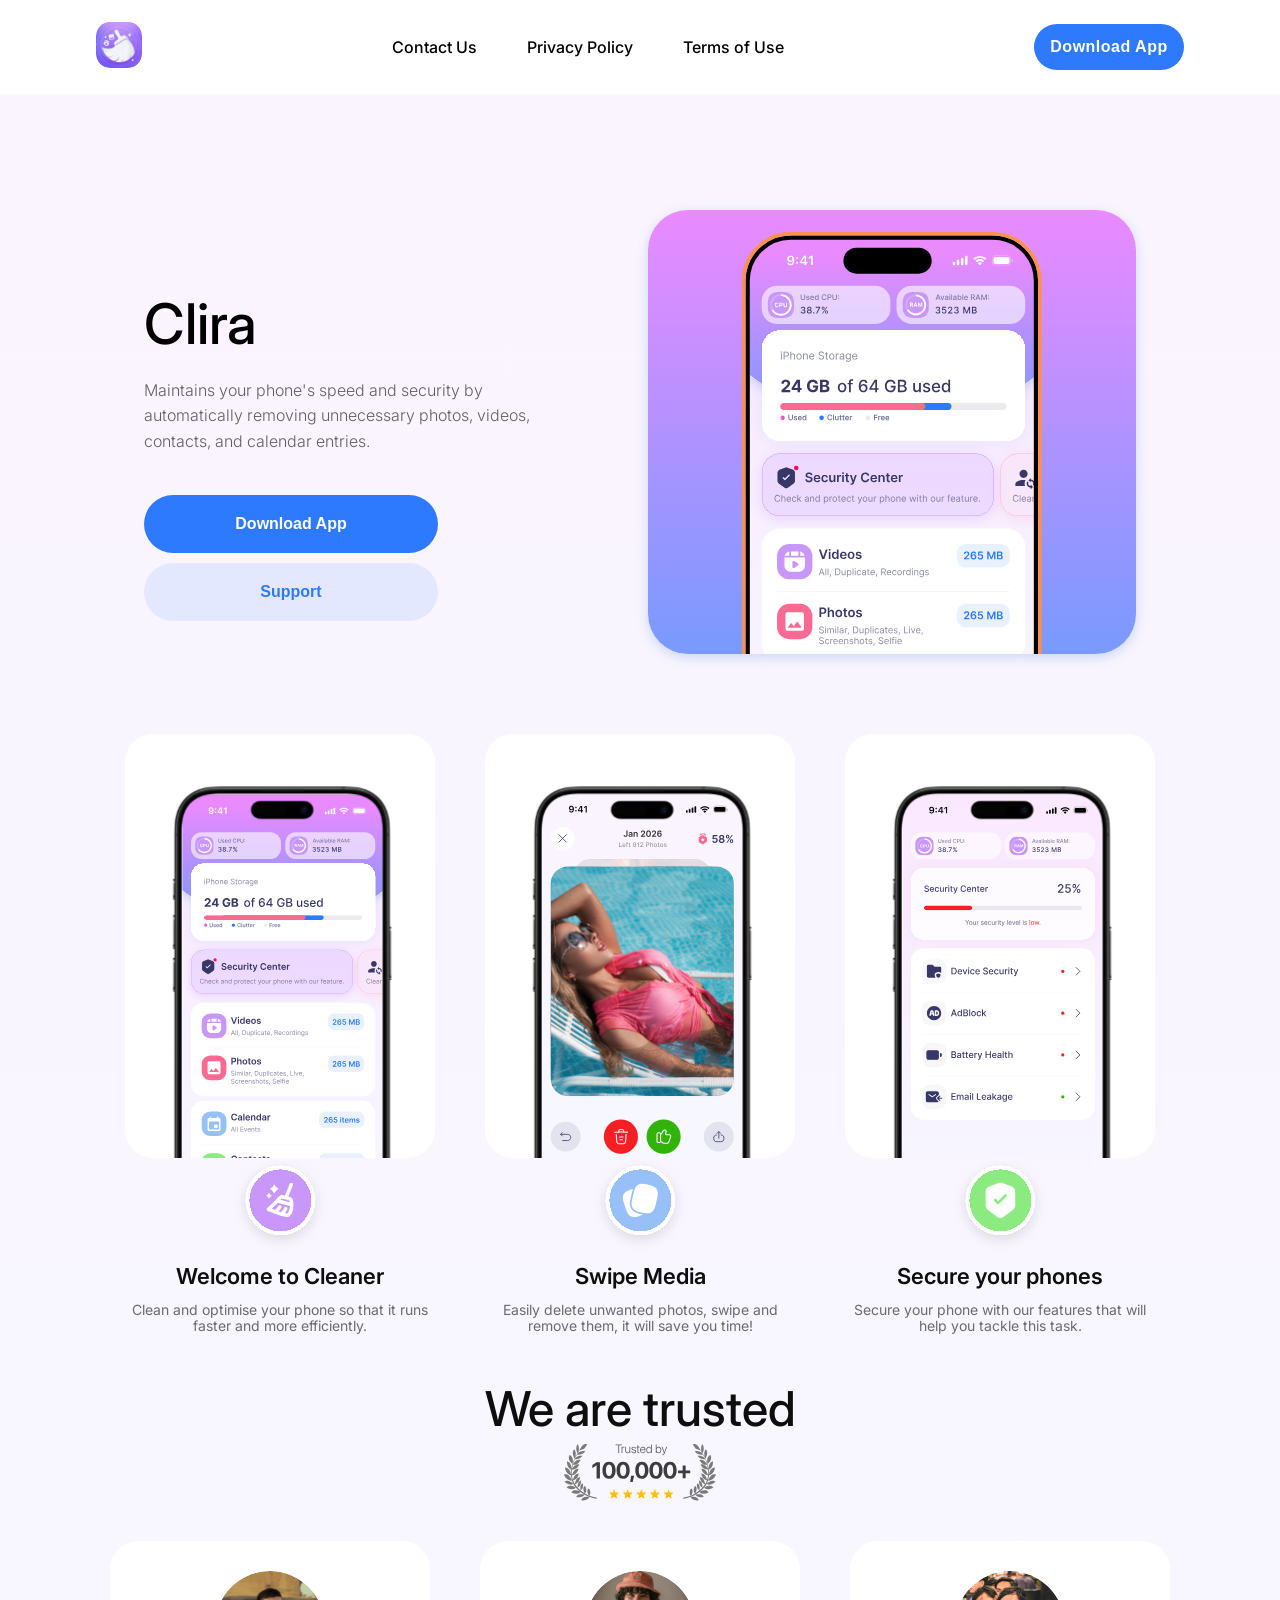
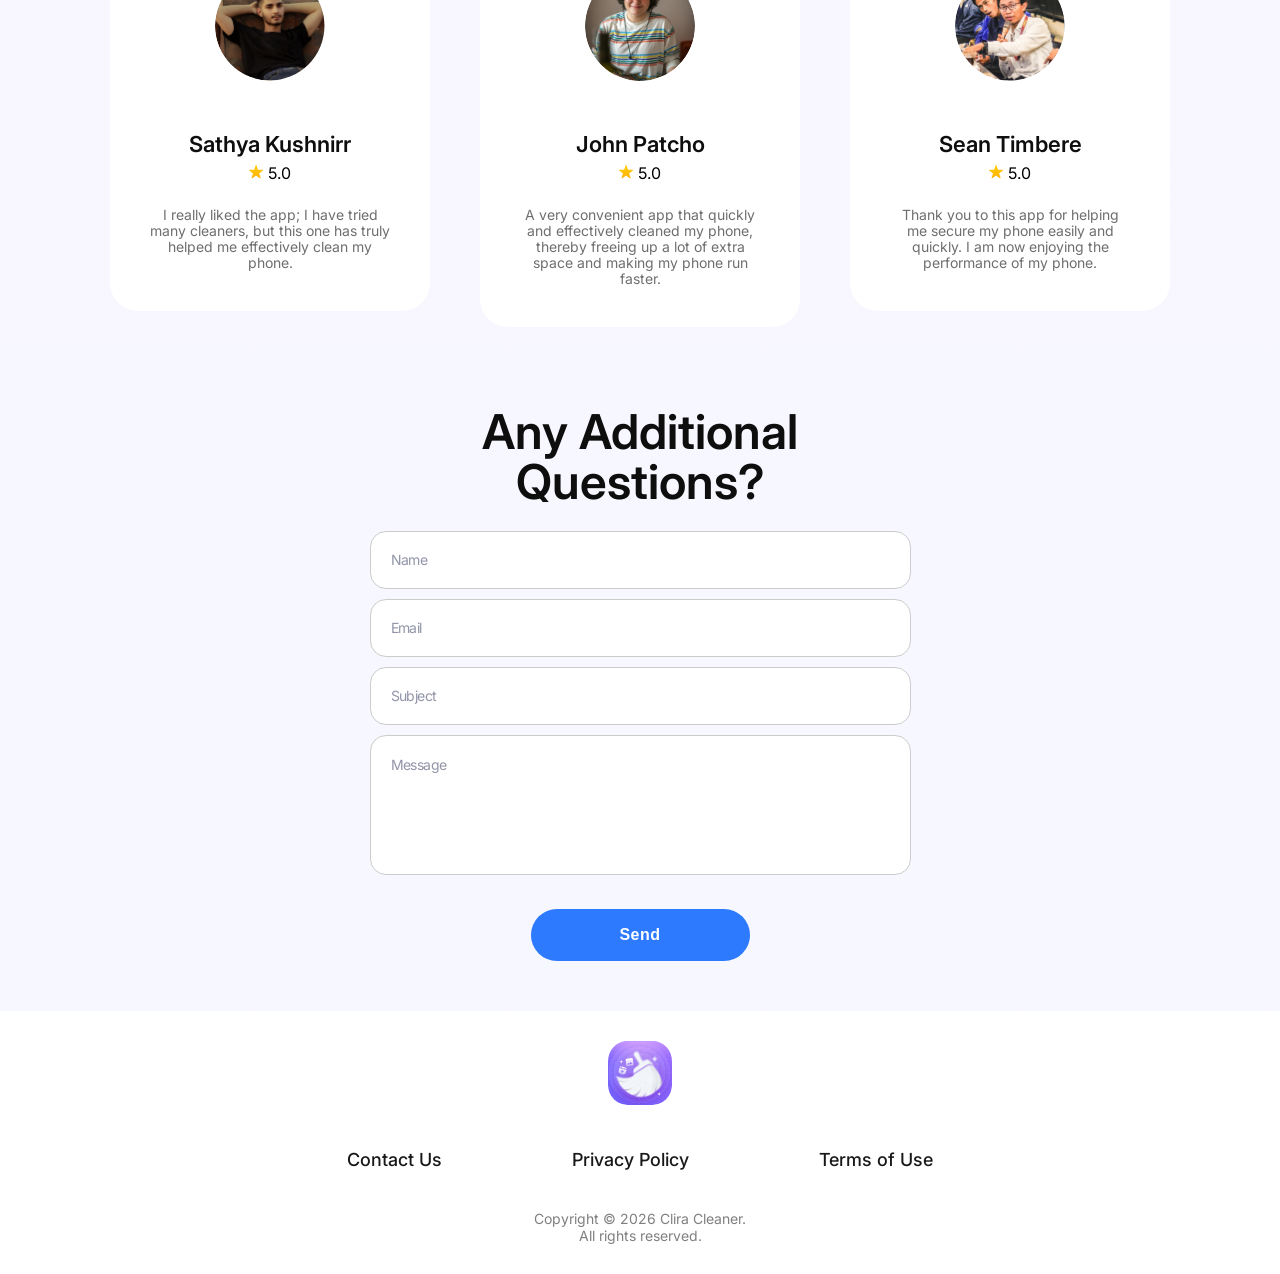
==== index.html @ c574f791 "Add files via upload" ====
<!doctype html>
<html lang="en">

<head>
    <meta charset="UTF-8">
    <meta name="viewport"
        content="width=device-width, user-scalable=no, initial-scale=1.0, maximum-scale=1.0, minimum-scale=1.0">
    <meta http-equiv="X-UA-Compatible" content="ie=edge">
    <link rel="stylesheet" href="https://cdn.jsdelivr.net/npm/swiper@11/swiper-bundle.min.css"/>
    <link rel="stylesheet" href="css/style.css">
    <link rel="stylesheet" href="css/headerstyle.css">
    <link rel="stylesheet" href="css/hero.css">
    <link rel="stylesheet" href="css/screen-info.css">
    <link rel="stylesheet" href="css/reviews-blo%D1%81k.css">
    <link rel="stylesheet" href="css/Questions-support.css">
    <link rel="stylesheet" href="css/footerstyle.css">
    <link href="https://fonts.googleapis.com/css2?family=Inter:wght@400;500;600;700;800&display=swap" rel="stylesheet">
    <link rel="icon" type="image/png" href="assets/img/icon-logo-clira.svg">
    <title>Clira Cleaner</title>
</head>

<body>
        <header class="header">
            <div class="container-header">
                <div class="header-inner">
                    <a href="index.html">
                        <img src="assets/img/icon-logo-clira.svg" class="logo-menu" alt="Logo">
                    </a>
                    <nav class="header-nav">
                        <a href="#Questions-support">Contact Us</a>
                        <a href="clira-privacy-center.html">Privacy Policy</a>
                        <a href="terms-by-clira.html">Terms of Use</a>
                    </nav>
                    <button class="header-button">
                        Download App
                    </button>
                <img src="assets/img/menu-icon.png" class="menu-open" id="menuOpen" alt="Menu">
                    
                </div>
            </div>
        </header>
    
   <div class="mobile-menu" id="mobileMenu">

    <div class="mobile-menu-header">
        <img src="assets/img/icon-logo-clira.svg" class="mobile-logo" alt="Logo">
        <img src="assets/img/menu-icon-close.png" class="menu-close" id="menuClose" alt="Close">
    </div>

    <div class="mobile-menu-links">
        <a href="#Questions-support">Contact Us</a>
        <a href="clira-privacy-center.html">Privacy Policy</a>
        <a href="terms-by-clira.html">Terms of Use</a>
        <a href="#Questions-support">Contact Us</a>
    </div>

    <div class="mobile-menu-buttons">
        <button class="btn-primary">Download App</button>
        <button class="btn-secondary">Support</button>
    </div>

</div>
    
    
    
<section class="hero">
  <div class="container hero-wrapper">

    <div class="hero-left">
      <h1 class="hero-title">Clira</h1>

      <p class="hero-text">
        Maintains your phone's speed and security by automatically removing unnecessary photos, videos, contacts, and calendar entries.
      </p>

      <div class="hero-buttons">
        <button class="btn-primary">Download App</button>
        <button class="btn-secondary">Support</button>
      </div>
    </div>

    <div class="hero-right">
      <div class="hero-gradient">
        <img src="assets/img/iPhone%2017%20Pro.svg" alt="App preview" class="hero-phone">
      </div>
    </div>

  </div>
</section>
    
    <section class="screen-info">
        <div class="container">
            <div class="screen-wrapper">
                
                    <div class="screen-block">
                        <div class="screen-frame">
                            <div class="screen-foto">
                                <img src="assets/img/screen-one.svg" alt="">
                            </div>
                        </div>
                        <img src="assets/img/screen-el.svg" class="sreen-el">
                        <div class="images-icon-block-screen"> 
                        <img src="assets/img/icon-one.svg"> 
                        </div>
                        <div class="screen-block-title">Welcome to Cleaner</div>

                        <div class="screen-block-text">Clean and optimise your phone so that it runs faster and more efficiently.</div>
                    </div>
                
                    <div class="screen-block">
                        <div class="screen-frame">
                            <div class="screen-foto">
                                <img src="assets/img/screen-two.svg" alt="">
                            </div>
                        </div>
                        <img src="assets/img/screen-el.svg" class="sreen-el">
                        <div class="images-icon-block-screen"> 
                        <img src="assets/img/icon-two.svg"> 
                        </div>
                        <div class="screen-block-title">Swipe Media</div>

                        <div class="screen-block-text">Easily delete unwanted photos, swipe and remove them, it will save you time!</div>
                    </div>
                
                    <div class="screen-block">
                        <div class="screen-frame">
                            <div class="screen-foto">
                                <img src="assets/img/screen-tree.svg" alt="">
                            </div>
                        </div>
                        <img src="assets/img/screen-el.svg" class="sreen-el">
                        <div class="images-icon-block-screen"> 
                        <img src="assets/img/icon-tree.svg"> 
                        </div>
                        <div class="screen-block-title">Secure your phones</div>

                        <div class="screen-block-text">Secure your phone with our features that will help you tackle this task.</div>
                    </div>
                
              </div>
        </div>
    </section>

    <section class="reviews-bloсk" id="slider"> 
          
            <div class="swiper reviews-slider">
                <div class="reviews-tittle">We are trusted</div>
                <div class="reviews-tittle-img">
                <img src="assets/img/reviews.svg" > 
                </div>
              <div class="swiper-wrapper">
                <div class="swiper-slide">
                    <div class="slider-frame">
                        <div class="reviews-foto">
                            <img src="assets/img/Ellipse-foto-1.svg" alt="">
                        </div>
                          
                          <div class="slider-title">Sathya Kushnirr</div>
                          <div class="evaluation"> 
                              <img src="assets/img/Star.svg" class="star"> 
                              5.0
                          </div>
                          <div class="slider-text">I really liked the app; I have tried many cleaners, but this one has truly helped me effectively clean my phone.</div>
                     </div>
                  </div>

                <div class="swiper-slide">
                    <div class="slider-frame">
                        <div class="reviews-foto">
                            <img src="assets/img/Ellipse-foto-2.svg" alt="">
                        </div>
                          
                
                    <div class="slider-title">John Patcho</div>
                        <div class="evaluation"> 
                              <img src="assets/img/Star.svg" class="star"> 
                              5.0
                          </div>
                      <div class="slider-text">A very convenient app that quickly and effectively cleaned my phone, thereby freeing up a lot of extra space and making my phone run faster.</div>
                  </div>
                </div>
                <div class="swiper-slide">
                    <div class="slider-frame">
                        <div class="reviews-foto">
                            <img src="assets/img/Ellipse-foto-3.svg" alt="">
                        </div>
                          
                
                    <div class="slider-title">Sean Timbere</div>
                        <div class="evaluation"> 
                              <img src="assets/img/Star.svg" class="star"> 
                              5.0
                          </div>
                      <div class="slider-text">Thank you to this app for helping me secure my phone easily and quickly. I am now enjoying the performance of my phone.</div>
                    </div>
                </div>
                </div>

          </div>
    </section>
    
    <section id="Questions-support">
        <div class="Questions-container">
            <h2 class="section-Questions-title">
                Any Additional Questions?
            </h2>                
            <form id="contactForm" action="https://api.web3forms.com/submit" class="Questions" method="POST">
                <input type="hidden" name="access_key" value="8ae2ac95-9f16-4724-9131-74a9e707a599">

                <div class="Questions-group">
                    <input type="text" name="name" placeholder="Name" required>
                </div>
                <div class="Questions-group">
                    <input type="email" name="email" placeholder="Email" required>
                </div>
                <div class="Questions-group">
                    <input type="text" name="title" placeholder="Subject" required>
                </div>
                <div class="Questions-group">
                    <textarea name="description" placeholder="Message" required></textarea>
                </div>
                <div class="Questions-group">
                    <button type="submit">Send</button>
                </div>
            </form>
        </div>
    </section>
        
        <footer class="footer">
            <div class="footer-container">
                <div class="footer-content">             
                    <a href="index.html">
                        <img src="assets/img/icon-logo-clira.svg" class="footer-logo" alt="Clira logo">
                    </a>
                      <nav class="footer-links">
                        <a href="#Questions-support">Contact Us</a>
                        <a href="clira-privacy-center.html">Privacy Policy</a>
                        <a href="terms-by-clira.html">Terms of Use</a>
                      </nav>
                </div>
                <div class="copy-text">
                    Copyright © <script>document.write(new Date().getFullYear());</script> Clira Cleaner.<br> All rights reserved.
                </div>
            </div>
        </footer>
        
    <script src="https://code.jquery.com/jquery-3.7.1.js" integrity="sha256-eKhayi8LEQwp4NKxN+CfCh+3qOVUtJn3QNZ0TciWLP4=" crossorigin="anonymous"></script>
    <script src="https://web3forms.com/client/script.js" async defer></script>
    <script src="https://cdn.jsdelivr.net/npm/swiper@11/swiper-bundle.min.js"></script>
    <script src="js/main.js"></script>
</body>
</html>
---- css/style.css ----
@import "../assets/font/stylesheet.css";


:root {
  --color-primary: #FFFFFF;
}

*{
  padding: 0;
  text-decoration: none;
  list-style-type: none;
  outline: none;
  border: none;
}

html{
  margin: 0 auto;
}

body {
  font-family: 'Inter', sans-serif;
  -webkit-font-smoothing: antialiased;
  -moz-osx-font-smoothing: grayscale;
    margin: 0 auto;
    background: linear-gradient(
        180deg,
        #FAF4FF 0%,
        #F6F8FF 100%
    );
    padding-top: 90px;
}

.container{
  max-width: 992px; 
  padding: 0 16px;
  margin: 0 auto;
}
---- css/headerstyle.css ----
@import "../assets/font/stylesheet.css";

body.lock {
    overflow: hidden;
}

header {
  position: fixed;
  top: 0;
  left: 0;
  width: 100%;
  z-index: 10;
}

.container-header {
  background: #FFFFFF;
  padding: 22px 16px;
  top: 0;
  z-index: 10;
  margin: 0 auto;
}

.header-inner {
  display: flex;
  justify-content: space-between;
  align-items: center;
  padding: 0px 80px;
}

.logo-menu{
    width: 46px;  
}

.header-nav {
    display: flex;
    gap: 50px;
}

.header-nav a {
    text-decoration: none;
    color: #000;
    font-weight: 500;
}

.header-button{
  display: flex;
  justify-content: center;
  align-items: center;
  width: 150px;
  height: 46px;
  padding: 8px 16px;
  color: rgb(255, 255, 255);
  font-size: 16px;
  font-weight: 600;
  line-height: 18px;
  letter-spacing: 0.5px;
  text-align: center;
  border-radius: 39px;
  background: #2D7AFF;
}








.burger {
    display: none;
    width: 28px;
    height: 20px;
    flex-direction: column;
    justify-content: space-between;
    cursor: pointer;
    z-index: 1001;
}

.burger span {
    height: 3px;
    width: 100%;
    background: #000;
    border-radius: 3px;
    transition: 0.3s;
}

.burger.active span:nth-child(1) {
    transform: rotate(45deg) translate(5px, 5px);
}

.burger.active span:nth-child(2) {
    opacity: 0;
}

.burger.active span:nth-child(3) {
    transform: rotate(-45deg) translate(6px, -6px);
}

.mobile-menu {
    position: fixed;
    inset: 0;
    background: #FAF4FF;
    display: flex;
    flex-direction: column;
    padding: 24px;
    transform: translateY(-100%);
    transition: 0.4s ease;
    z-index: 1000;
}

.mobile-menu.active {
    transform: translateY(0);
}


.mobile-menu-header {
    display: flex;
    justify-content: space-between;
    align-items: center;
}

.mobile-logo {
    width: 40px;
}

.menu-close {
    width: 40px;
    cursor: pointer;
}

.menu-open {
    display: none;
    width: 40px;
    cursor: pointer;
}

.mobile-menu-links {
    margin-top: 60px;
    display: flex;
    flex-direction: column;
    gap: 32px;

}

.mobile-menu-links a {
    font-size: 28px;
    font-weight: 500;
    color: #2B2E4A;
    text-decoration: none;
}

.mobile-menu-buttons {
    margin-top: auto;
    display: flex;
    flex-direction: column;
    gap: 16px;
}

.mobile-menu-buttons .btn-primary,
.mobile-menu-buttons .btn-secondary {
    width: 100%;
}

@media (max-width: 768px) {

    .header-nav,
    .header-button {
        display: none;
    }

    .menu-open {
        display: block;
    }

    .header-inner {
        padding: 0px;
    }
}
---- css/hero.css ----
@import "../assets/font/stylesheet.css";

.hero {
    padding: 120px 0 80px;
}

.hero-wrapper {
    display: flex;
    align-items: center;
    justify-content: space-between;
    gap: 60px;
}

.hero-left {
    max-width: 420px;
}

.hero-title {
    font-size: 56px;
    font-weight: 500;
    margin-bottom: 20px;
}

.hero-text {
    font-size: 16px;
    font-weight: 300;
    line-height: 1.6;
    color: #606060;
    margin-bottom: 40px;
}

.hero-buttons {
    display: flex;
    flex-direction: column;
    gap: 10px;
    width: 70%;
}

.btn-primary {
    padding: 20px 32px;
    border-radius: 30px;
    background: #2D7AFF;
    color: #FFFFFF;
    font-size: 16px;
    font-weight: 600;
    cursor: pointer;
}

.btn-secondary {
    padding: 20px 32px;
    border-radius: 30px;
    background: #2D7AFF1A;
    color: #2D7AFF;
    font-size: 16px;
    font-weight: 600;
    cursor: pointer;
}

.hero-gradient {
    position: relative;
    width: 488px;
    height: 444px;
    border-radius: 40px;
    
    background: linear-gradient(
        180deg,
        #EA8AFF 0%,
        #789AFF 100%
    );
    box-shadow: 0px 3.38511px 11.6786px rgba(67, 122, 220, 0.25);
    display: flex;
    align-items: self-end;
    justify-content: center;
}


.hero-phone {
    width: 300px;
    position: absolute;
}

@media (max-width: 764px) {
    .hero {
    padding: 35px 0 20px;
}

    .hero-gradient {
    position: relative;
    width: 360px;
        height: 444px;
    }
    .hero-wrapper {
        flex-direction: column;
        text-align: center;
            gap: 0px;
    }

    .hero-title {
    font-size: 56px;
    font-weight: 500;
    margin: 20px;
}
    .hero-right {
        order: 1;
    }

    .hero-left {
        order: 2;
    }

    .hero-buttons {
        width: 100%;
        
    }
}
---- css/screen-info.css ----
@import "../assets/font/stylesheet.css";


.screen-info{
     padding: 0px;
}

.screen-wrapper {
    display: flex;
    justify-content: center;
    gap: 50px;
}

@media (max-width: 767px) {
    .screen-wrapper {
        flex-direction: column;
        align-items: center;
        gap: 20px;
    }

    .screen-block {
        width: 100%;
        max-width: 320px;
    }

}


.sreen-el{
    display: none;
  position: absolute;
  top: 144%;       
  left: 10%;
  width: 80%;
  height: 40%;
  border-radius: 22px; 
  pointer-events: none;
}

.screen-block{
    width: 320px; 
    opacity: 1;
    transform: none;
    position: relative;
    display: flex;
    flex-direction: column;
    align-items: center;
    text-align: center; 
}

.screen-frame{
    border-radius: 28px;
    background: #FFFFFF;
    padding: 40px;
    padding-bottom: 0px;
}

.screen-foto{
    display: flex;
    justify-content: center;
    align-items: center;
}

.images-icon-block-screen{
      display: flex;
    justify-content: center;
    align-items: center;
}

.screen-block-title{
        margin-top: 10px;
  color: #0E0E0E;
  font-size: 22px;
    font-weight: 600;
  line-height: 1.4;
    text-align: center;
}

.screen-block-text{
         margin-top: 10px;
  color: #0E0E0E99;
  font-size: 14px;
    font-weight: 400;
  line-height: 16px;
    text-align: center; 
}


@media (max-width: 767px) {

    .screen-info{
        border-radius: 28px;
    background: #F3E7FF;
     padding-bottom: 40px;
}
    
       .screen-wrapper {
        flex-direction: column;
        align-items: center;
        gap: 20px;
    }

    .screen-block {
        width: 100%;
        max-width: 320px;
        
    }

    .screen-frame {
        padding: 30px 30px 0;
        background: none;
    }

 
    .sreen-el {
        display: block;
        position: absolute;
        bottom: -80px;
        top: 52%;
        left: 50%;
        transform: translateX(-50%);
        width: 100%;
        height: 100%;
        z-index: 2;
    }

    
    .images-icon-block-screen,
    .screen-block-title,
    .screen-block-text {
        position: absolute;
        left: 50%;
        transform: translateX(-50%);
        z-index: 3;
        width: 80%;
        text-align: center;
    }

    .images-icon-block-screen {
        bottom: 0px;
    }

    .screen-block-title {
        bottom: -25px;
    }

    .screen-block-text {
        bottom: -75px;
        font-size: 14px;
    }

    .screen-block {
        margin-bottom: 120px;
    }
}
---- css/Questions-support.css ----
@import "../assets/font/stylesheet.css";



.Questions{
  display: flex;
  flex-direction: column;
  gap: 10px;
  border-radius: 22px;
  margin-top: 14px;    
}

.Questions-container {
  max-width: 541px;
  padding: 30px 16px;
  margin: 0 auto;
}

.section-Questions-title {
  color: #0E0E0E;
  text-align: center;
  font-size: 48px;
  font-style: normal;
  font-weight: 600;
  line-height: 50px;
  margin: 0 10px;
    padding-top: 50px;
    padding-bottom: 10px;
}

.Questions-group input,
.Questions-group textarea {
  width: 100%;
  box-sizing: border-box;
  background: #FFFFFF;
  color: #333333;
  padding: 18px 20px;
  font-size: 16px;
  line-height: 20px;
  font-weight: 400;
  border: 0.678064px solid #CCCCCC;
  border-radius: 16px;
}

.Questions-group textarea {
  height: 140px;
  resize: none;
}


.Questions-group input::placeholder,
.Questions-group textarea::placeholder {
width: 311px;
height: 21px;
font-family: 'Inter';
font-style: normal;
font-weight: 400;
font-size: 14px;
line-height: 150%;
letter-spacing: -0.04em;
color: rgba(37, 44, 82, 0.5);
flex: none;
order: 0;
flex-grow: 1;

}

.Questions-group button{
  display: flex;
  justify-content: center;
  align-items: center;
  width: 219px;
  height: 52px;
  padding: 17px;
  color: rgb(255, 255, 255);
  font-size: 16px;
  font-weight: 600;
  line-height: 18px;
  letter-spacing: 0.5px;
  text-align: center;
  border-radius: 39px;
  background: #2D7AFF;
  margin: 20px auto;
}


@media (max-width: 450px){
        .section-subtitle{
        width: 100%;
            
    }

    .footer-links{
        gap: 40px;
    }
    
    .Questions-group button{
        width: 86%;
        height: 52px;
    }
    .Questions-container{
        padding: 0px 5px 5px;
    } 
    
}
---- css/footerstyle.css ----
@import "../assets/font/stylesheet.css";

.footer-container{
  padding: 30px 16px;
  margin: 0 auto;
  background-color: #FFFFFF;
}

.footer-content{
  display: flex;
  flex-direction: column;
  align-items: center;
  gap: 40px;
}

.footer {
  color: #fff;
  text-align: center;
}


.footer-title {
  font-size: 24px;
  font-weight: 600;
  color: #000000;
}

.footer-links {
  display: flex;
  justify-content: center;
  gap: 130px;
  margin-bottom: 40px;
  flex-wrap: wrap;
}

.footer-links a {
  color: #000000;
  text-decoration: none;
  font-size: 18px;
  font-weight: 500;
  opacity: 0.9;
}

.footer-links a:hover {
  opacity: 1;
  text-decoration: underline;
}

.copy-text {
  color: #00000080;
  font-size: 14px;
  text-align: center;
}

@media (max-width: 450px){

    .footer-links{
        gap: 40px;
        flex-direction: column;
    }
    
    .form-group button{
        width: 70%;
    }
    .support-container{
        padding: 0px 5px 5px;
    } 
    
    .questions-container{
        padding: 20px 5px 70px;
    }
}
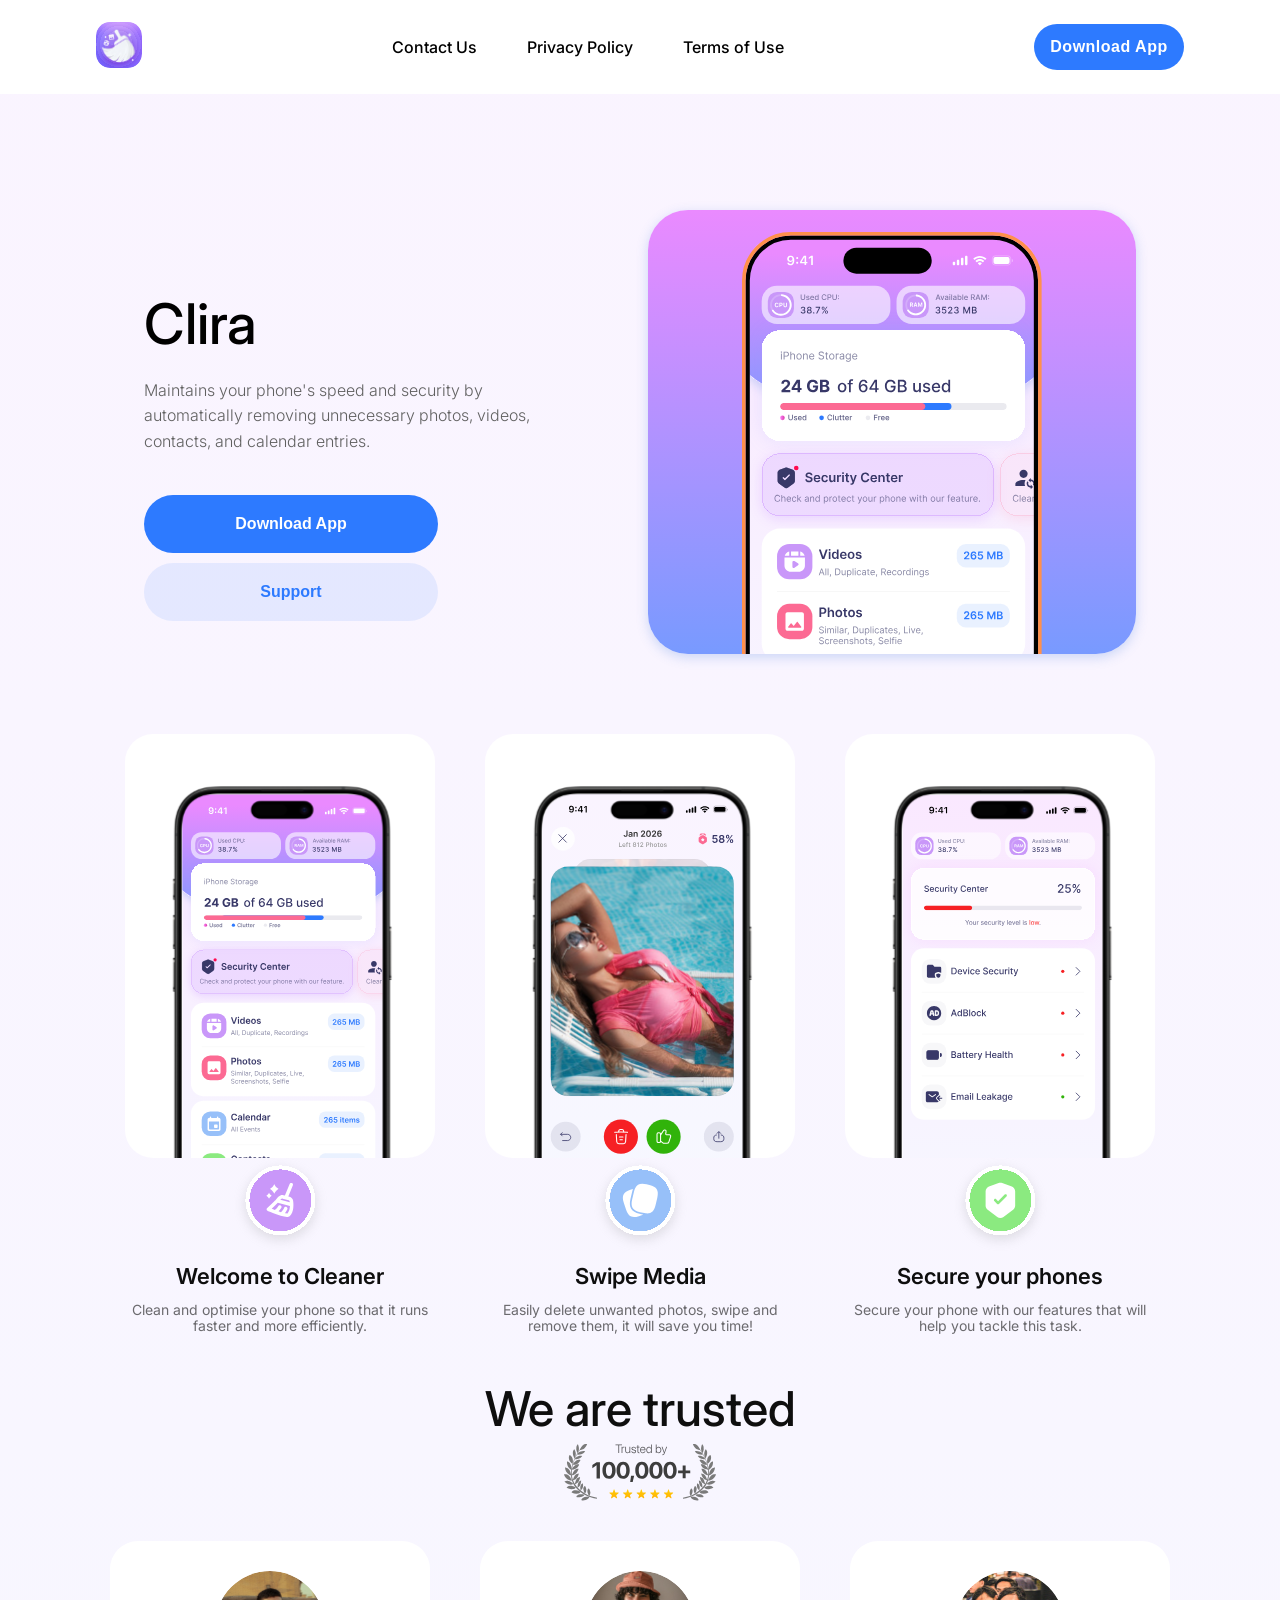
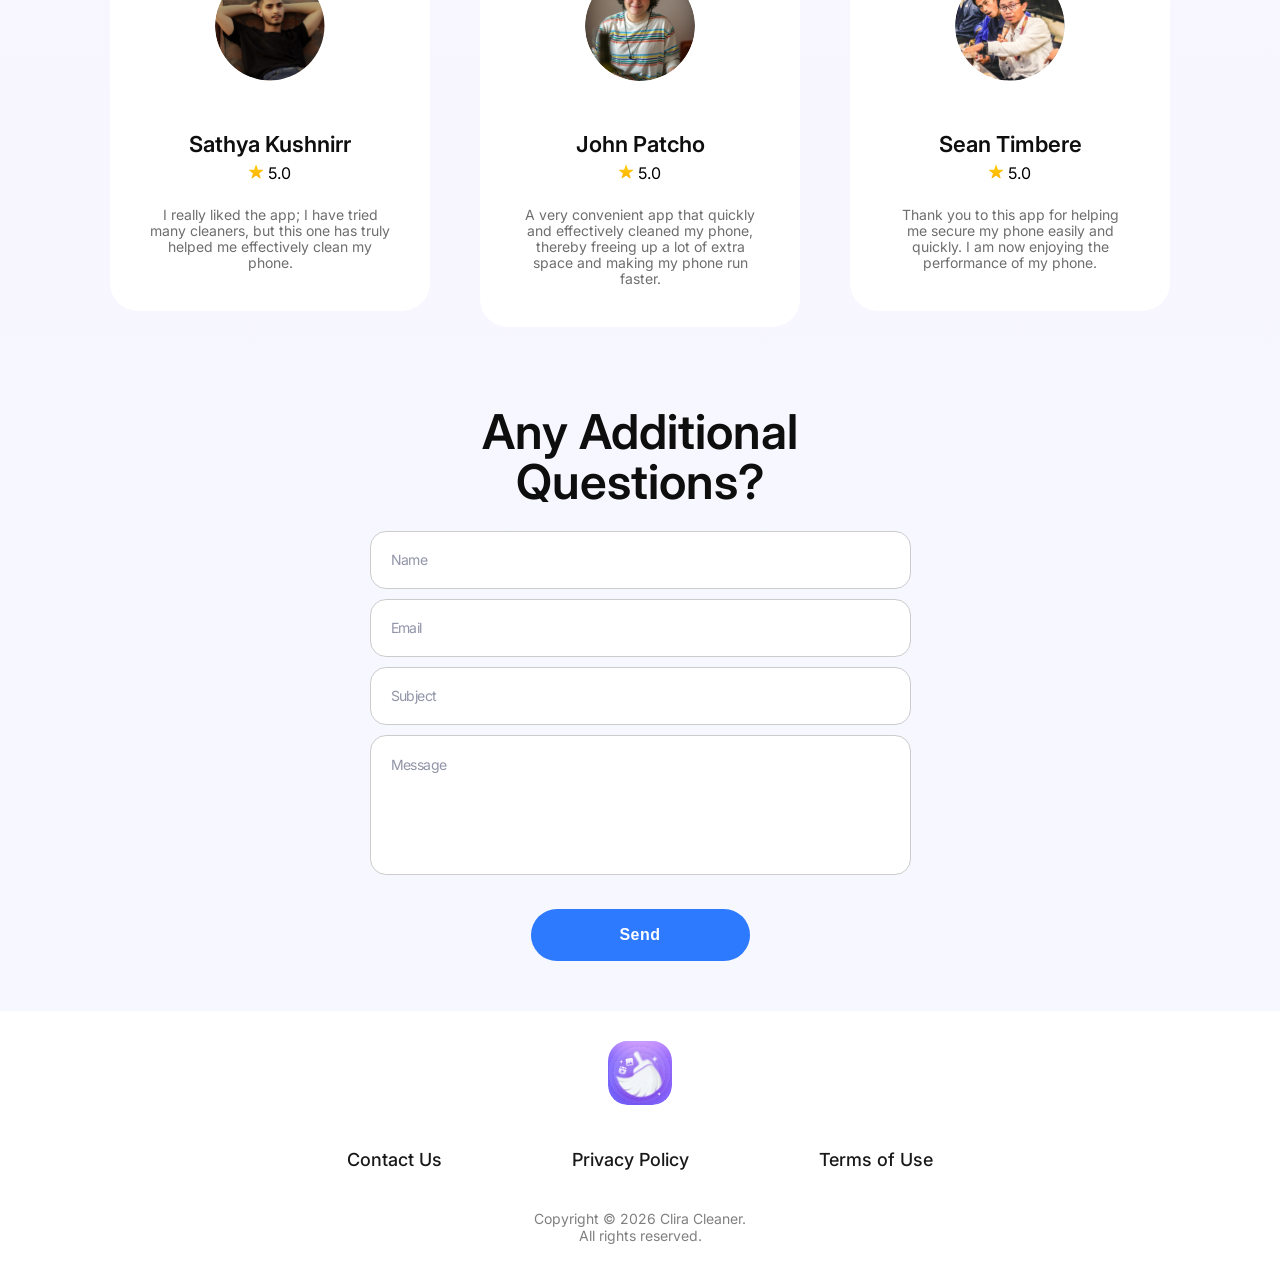
==== commit 196e5ff1: "Update access key in contact form" ====
--- a/index.html
+++ b/index.html
@@ -205,7 +205,7 @@
                 Any Additional Questions?
             </h2>                
             <form id="contactForm" action="https://api.web3forms.com/submit" class="Questions" method="POST">
-                <input type="hidden" name="access_key" value="8ae2ac95-9f16-4724-9131-74a9e707a599">
+                <input type="hidden" name="access_key" value="e29c8e91-22a2-42bc-9dbe-1866f39705ba">
 
                 <div class="Questions-group">
                     <input type="text" name="name" placeholder="Name" required>
@@ -249,4 +249,4 @@
     <script src="https://cdn.jsdelivr.net/npm/swiper@11/swiper-bundle.min.js"></script>
     <script src="js/main.js"></script>
 </body>
-</html>+</html>
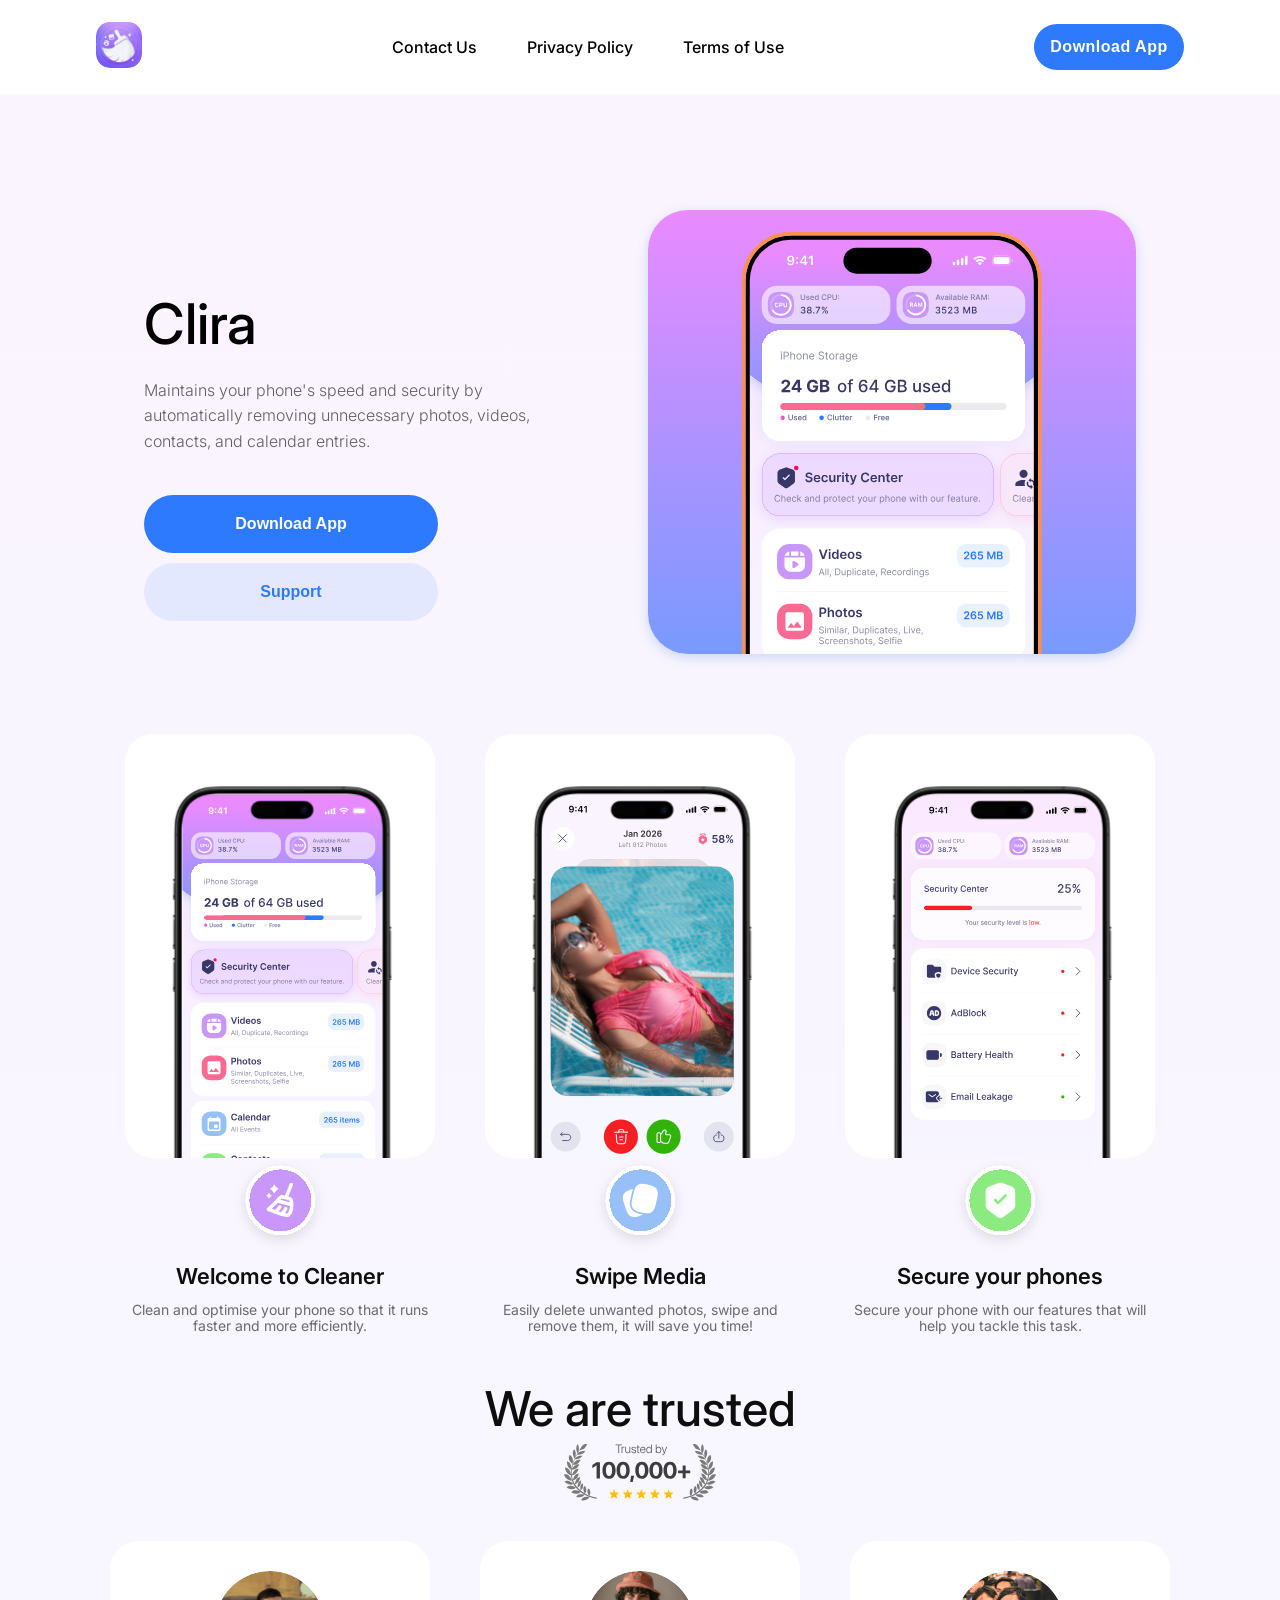
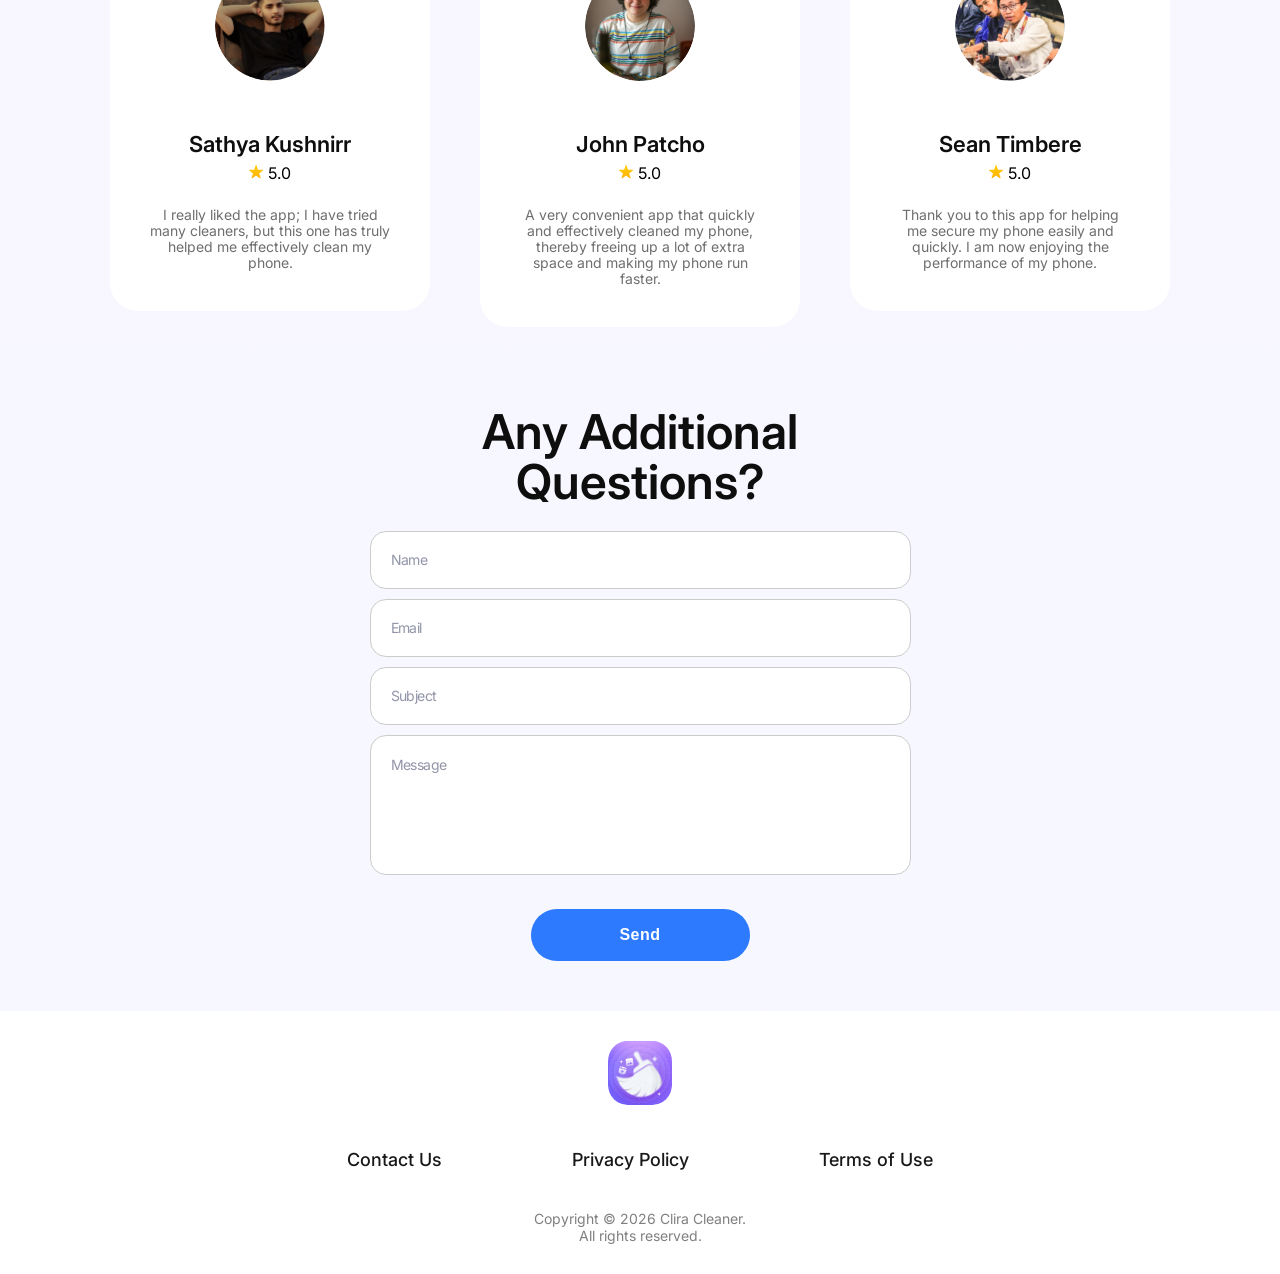
==== commit abfbf0e4: "Update buttons to include onclick navigation" ====
--- a/index.html
+++ b/index.html
@@ -31,10 +31,11 @@
                         <a href="clira-privacy-center.html">Privacy Policy</a>
                         <a href="terms-by-clira.html">Terms of Use</a>
                     </nav>
-                    <button class="header-button">
+                    <button class="header-button" onclick="location.href='https://apps.apple.com/app/'">
                         Download App
                     </button>
-                <img src="assets/img/menu-icon.png" class="menu-open" id="menuOpen" alt="Menu">
+                    
+                        <img src="assets/img/menu-icon.png" class="menu-open" id="menuOpen" alt="Menu">
                     
                 </div>
             </div>
@@ -55,8 +56,8 @@
     </div>
 
     <div class="mobile-menu-buttons">
-        <button class="btn-primary">Download App</button>
-        <button class="btn-secondary">Support</button>
+        <button class="btn-primary" onclick="location.href='https://apps.apple.com/app/'">Download App</button>
+        <button class="btn-secondary" onclick="location.href='index.html#Questions-support'">Support</button>
     </div>
 
 </div>
@@ -74,8 +75,8 @@
       </p>
 
       <div class="hero-buttons">
-        <button class="btn-primary">Download App</button>
-        <button class="btn-secondary">Support</button>
+        <button class="btn-primary" onclick="location.href='https://apps.apple.com/app/'">Download App</button>
+        <button class="btn-secondary" onclick="location.href='index.html#Questions-support'">Support</button>
       </div>
     </div>
 
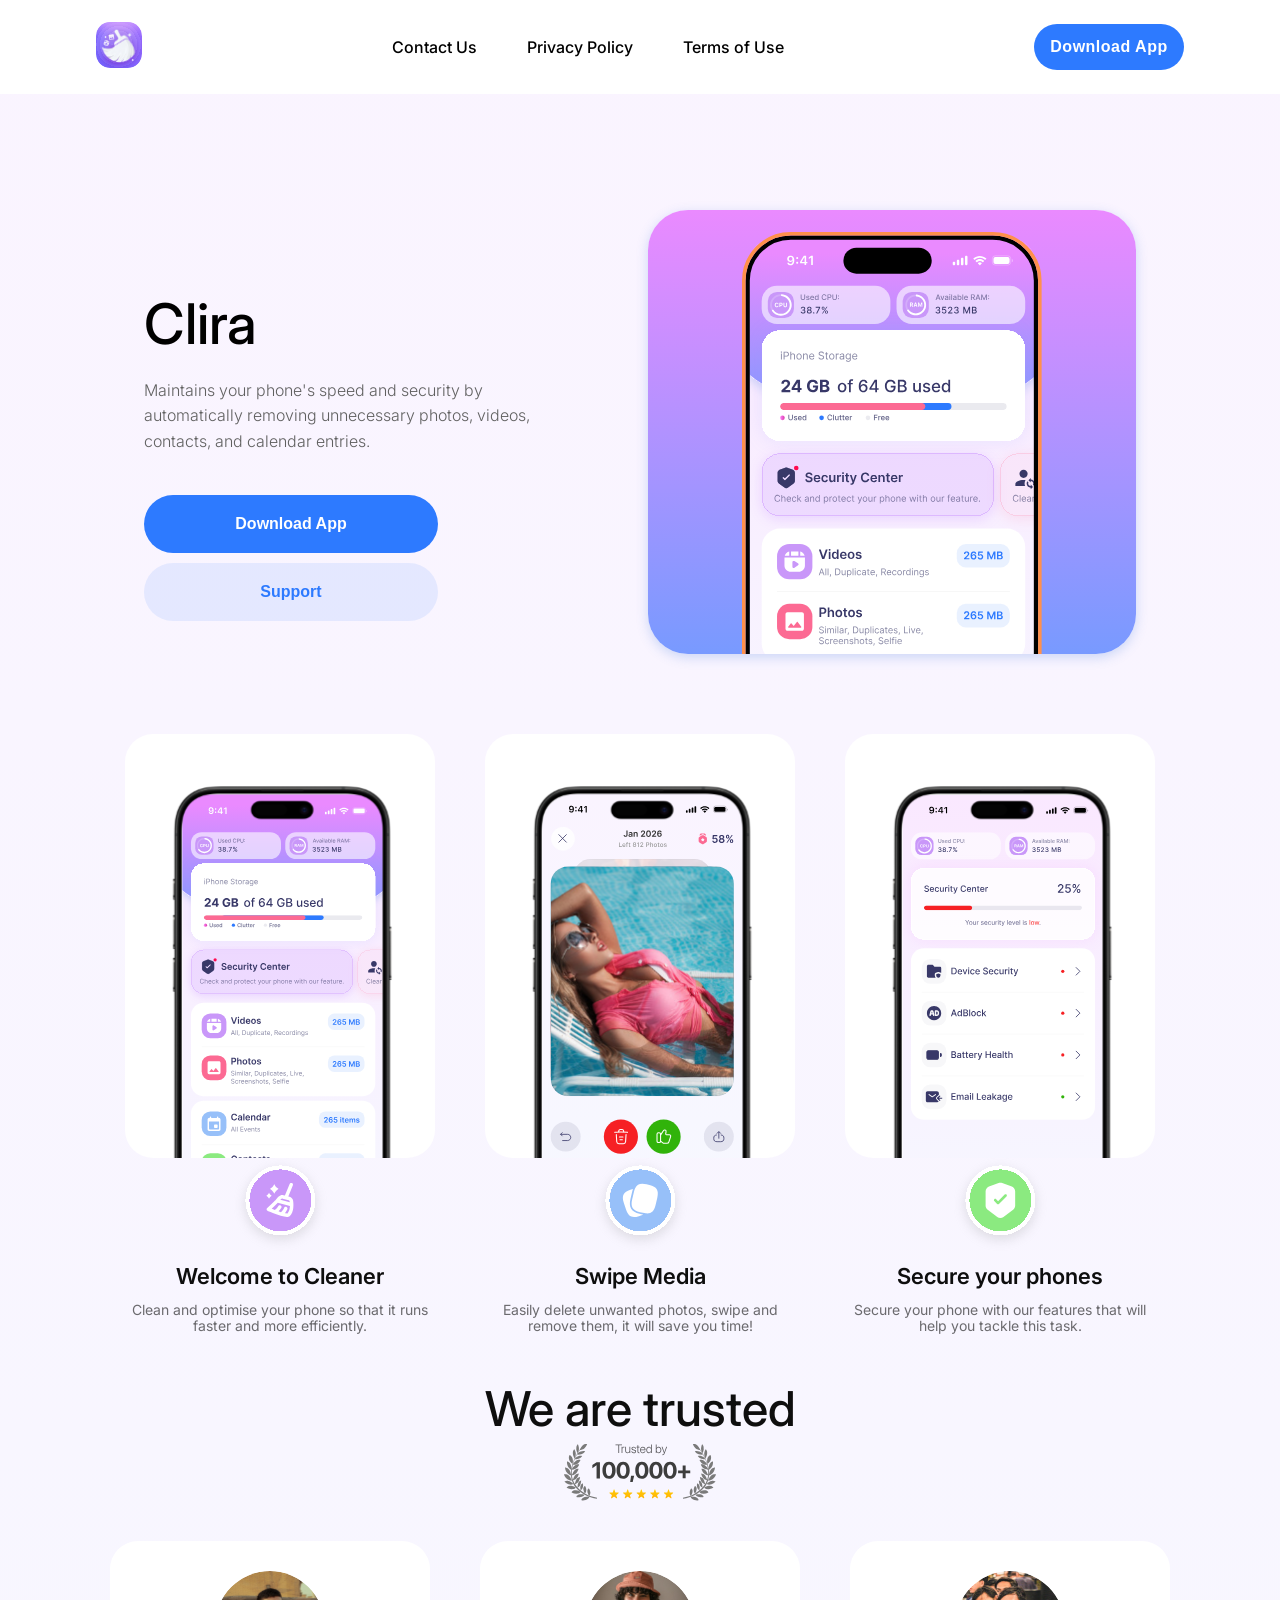
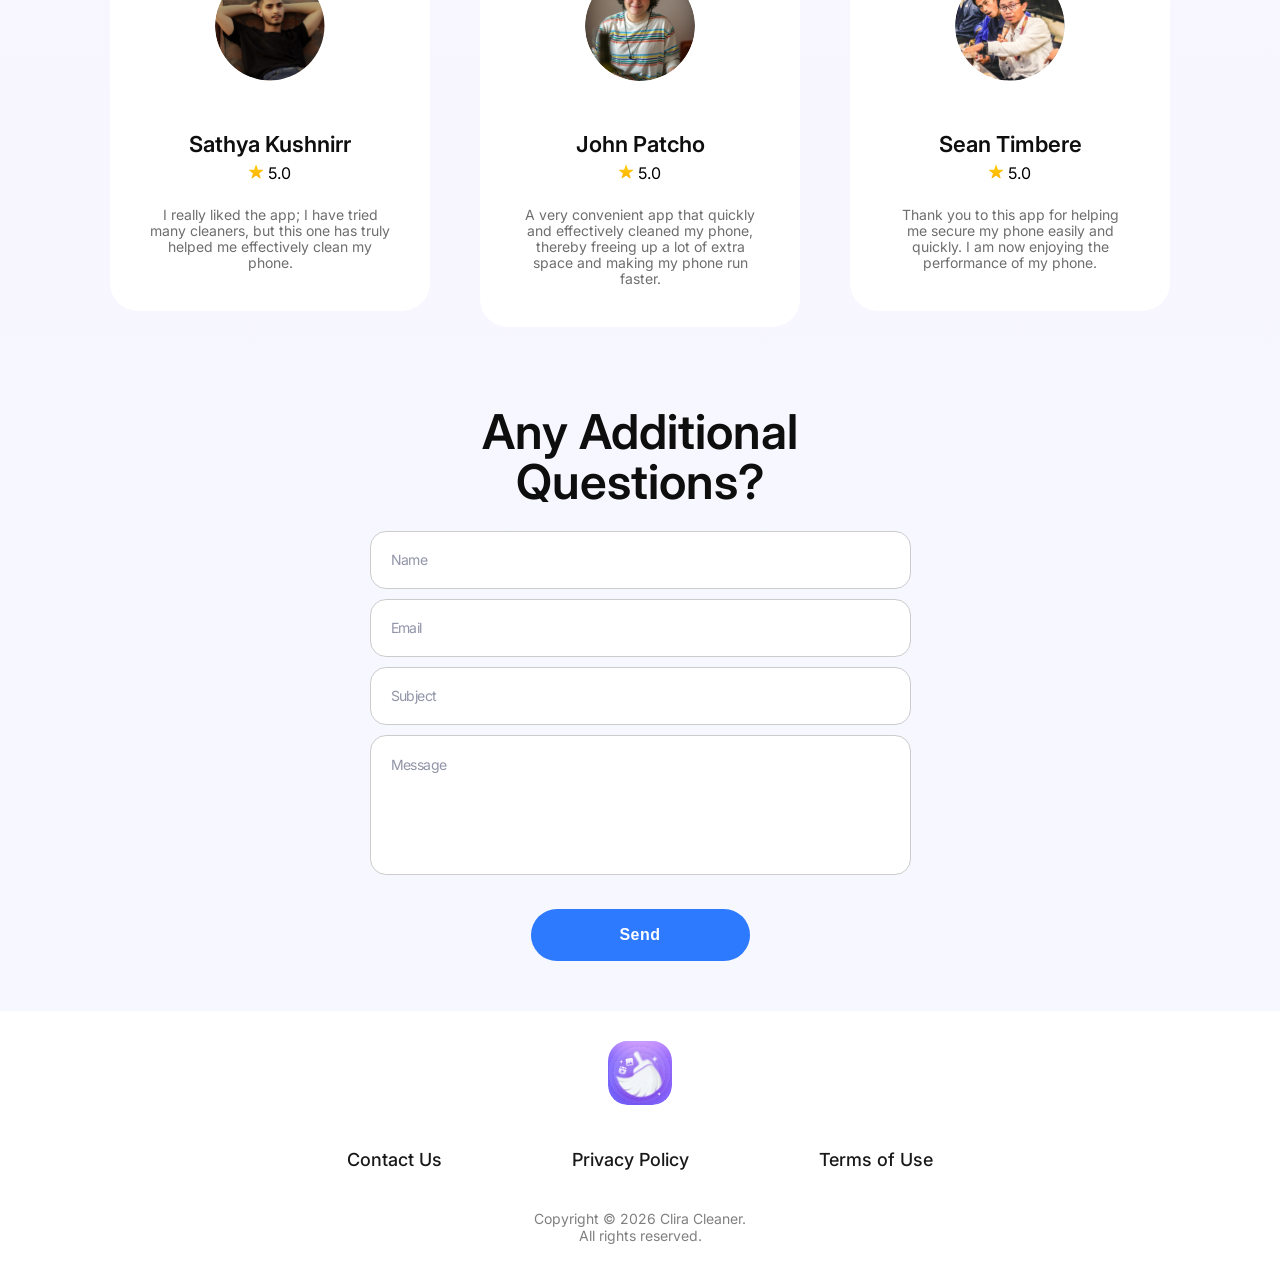
==== commit 4e2345c9: "Update index.html" ====
--- a/index.html
+++ b/index.html
@@ -31,7 +31,8 @@
                         <a href="clira-privacy-center.html">Privacy Policy</a>
                         <a href="terms-by-clira.html">Terms of Use</a>
                     </nav>
-                    <button class="header-button" onclick="location.href='https://apps.apple.com/app/'">
+                    <button class="header-button" onclick="location.href='https://apps.apple.com/pl/app/clira-swipe-clean-media/id6766534338
+Clira: Swipe&Clean Media'">
                         Download App
                     </button>
                     
@@ -56,7 +57,8 @@
     </div>
 
     <div class="mobile-menu-buttons">
-        <button class="btn-primary" onclick="location.href='https://apps.apple.com/app/'">Download App</button>
+        <button class="btn-primary" onclick="location.href='https://apps.apple.com/pl/app/clira-swipe-clean-media/id6766534338
+Clira: Swipe&Clean Media'">Download App</button>
         <button class="btn-secondary" onclick="location.href='index.html#Questions-support'">Support</button>
     </div>
 
@@ -75,7 +77,8 @@
       </p>
 
       <div class="hero-buttons">
-        <button class="btn-primary" onclick="location.href='https://apps.apple.com/app/'">Download App</button>
+        <button class="btn-primary" onclick="location.href='https://apps.apple.com/pl/app/clira-swipe-clean-media/id6766534338
+Clira: Swipe&Clean Media'">Download App</button>
         <button class="btn-secondary" onclick="location.href='index.html#Questions-support'">Support</button>
       </div>
     </div>
--- a/css/headerstyle.css
+++ b/css/headerstyle.css
@@ -120,17 +120,17 @@
 }
 
 .mobile-logo {
-    width: 40px;
+    width: 46px;
 }
 
 .menu-close {
-    width: 40px;
+    width: 46px;
     cursor: pointer;
 }
 
 .menu-open {
     display: none;
-    width: 40px;
+    width: 46px;
     cursor: pointer;
 }
 
@@ -175,4 +175,4 @@
     .header-inner {
         padding: 0px;
     }
-}+}
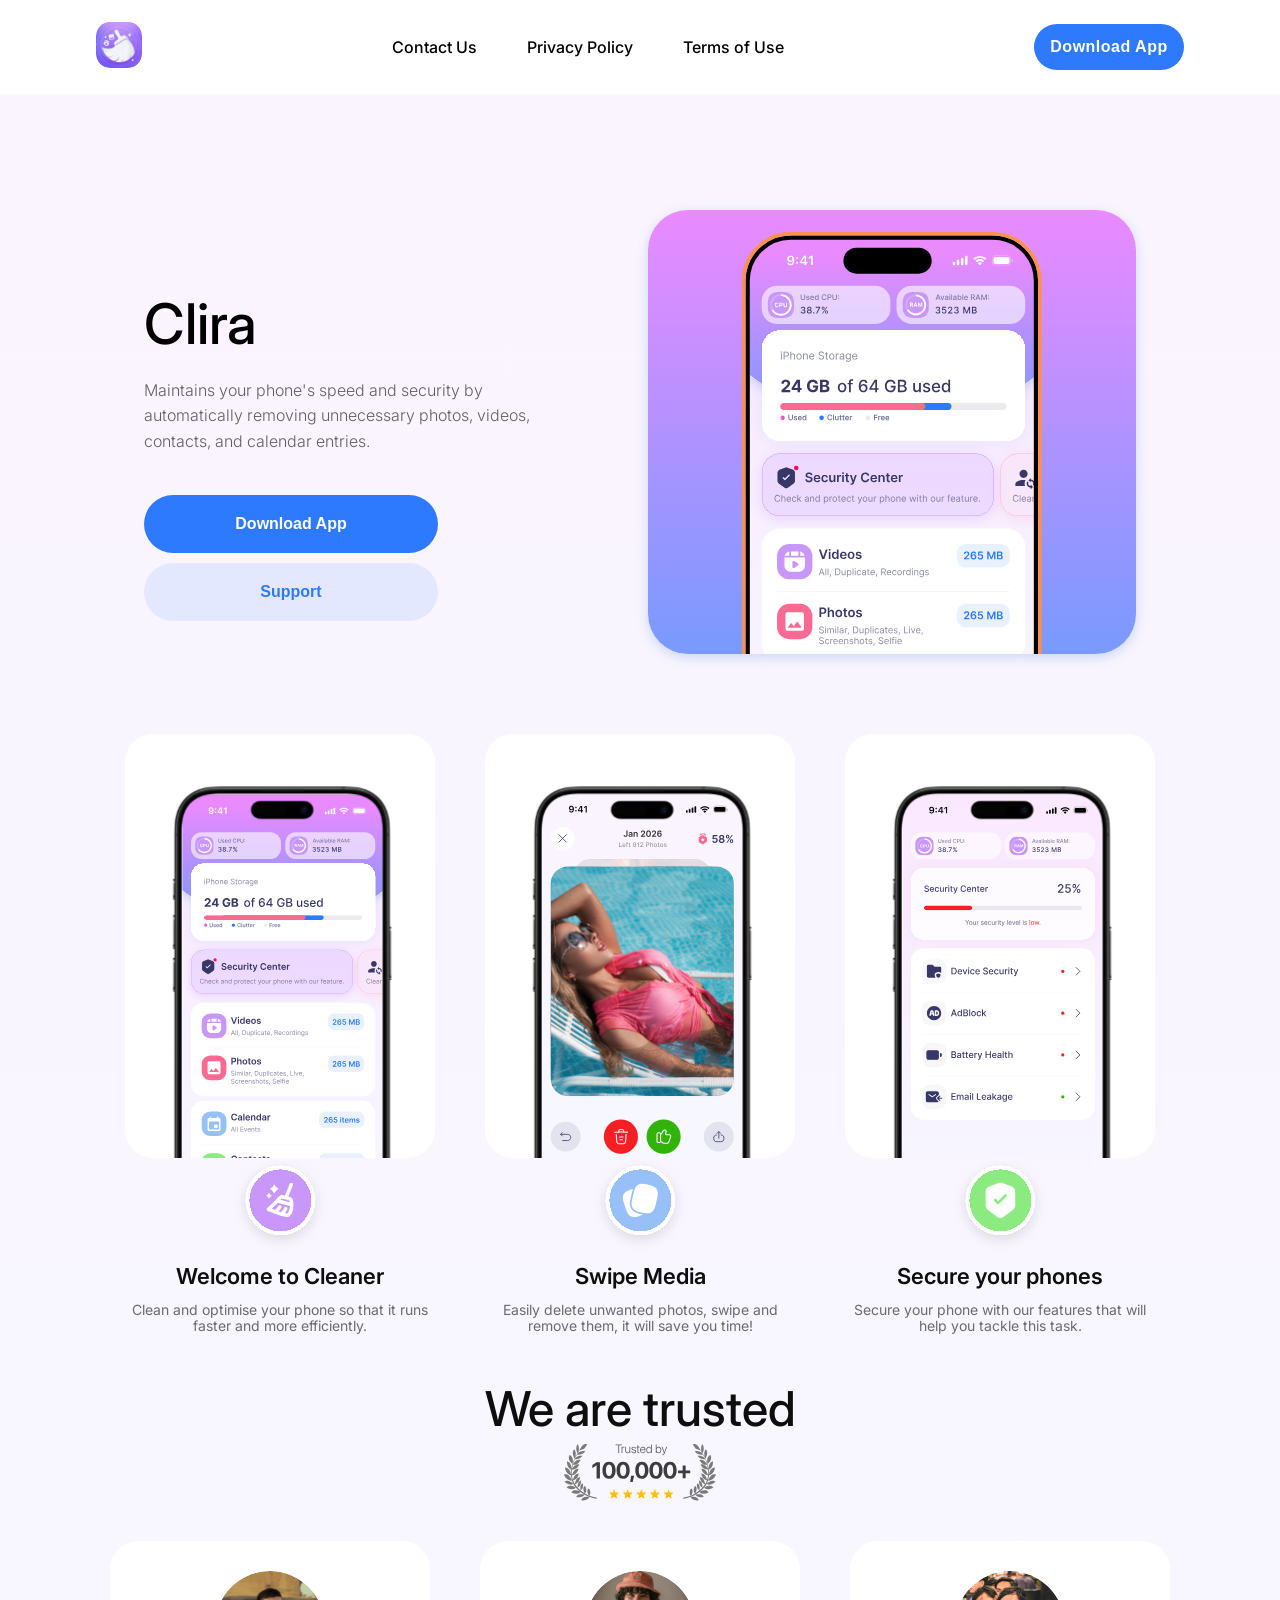
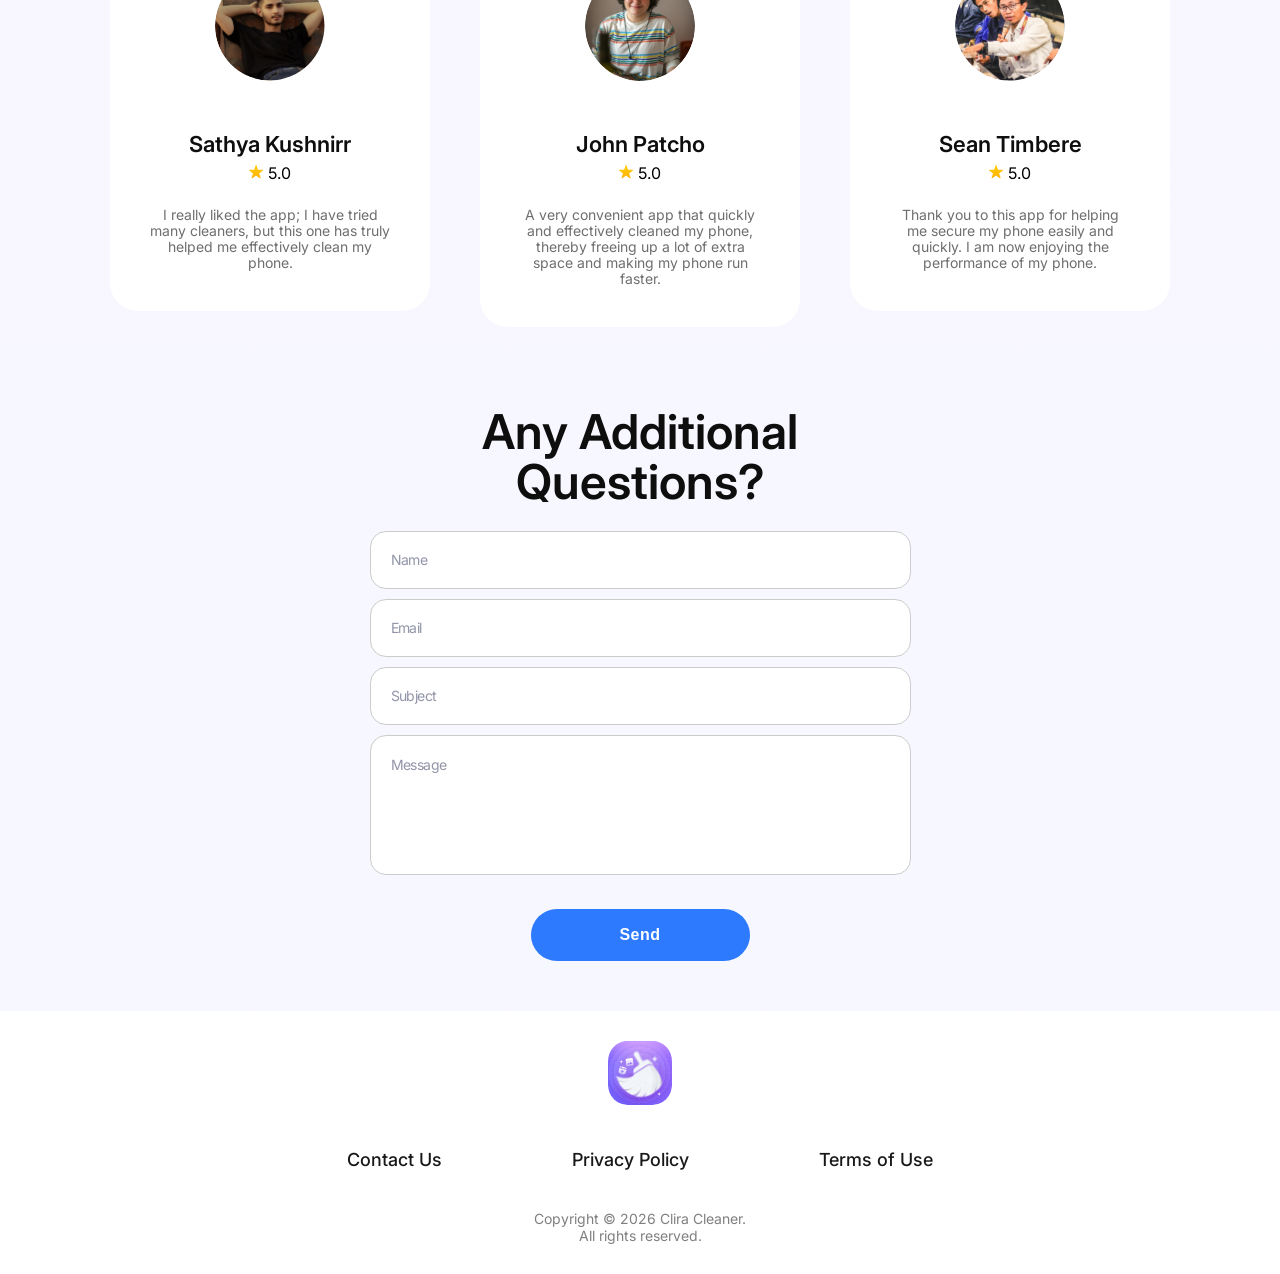
==== commit 6277dad0: "Update index.html" ====
--- a/index.html
+++ b/index.html
@@ -31,8 +31,7 @@
                         <a href="clira-privacy-center.html">Privacy Policy</a>
                         <a href="terms-by-clira.html">Terms of Use</a>
                     </nav>
-                    <button class="header-button" onclick="location.href='https://apps.apple.com/pl/app/clira-swipe-clean-media/id6766534338
-Clira: Swipe&Clean Media'">
+                    <button class="header-button" onclick="location.href='https://apps.apple.com/pl/app/clira-swipe-clean-media/id6766534338Clira: Swipe&Clean Media'">
                         Download App
                     </button>
                     
@@ -57,8 +56,7 @@
     </div>
 
     <div class="mobile-menu-buttons">
-        <button class="btn-primary" onclick="location.href='https://apps.apple.com/pl/app/clira-swipe-clean-media/id6766534338
-Clira: Swipe&Clean Media'">Download App</button>
+        <button class="btn-primary" onclick="location.href='https://apps.apple.com/pl/app/clira-swipe-clean-media/id6766534338Clira: Swipe&Clean Media'">Download App</button>
         <button class="btn-secondary" onclick="location.href='index.html#Questions-support'">Support</button>
     </div>
 
@@ -77,8 +75,7 @@
       </p>
 
       <div class="hero-buttons">
-        <button class="btn-primary" onclick="location.href='https://apps.apple.com/pl/app/clira-swipe-clean-media/id6766534338
-Clira: Swipe&Clean Media'">Download App</button>
+        <button class="btn-primary" onclick="location.href='https://apps.apple.com/pl/app/clira-swipe-clean-media/id6766534338Clira: Swipe&Clean Media'">Download App</button>
         <button class="btn-secondary" onclick="location.href='index.html#Questions-support'">Support</button>
       </div>
     </div>
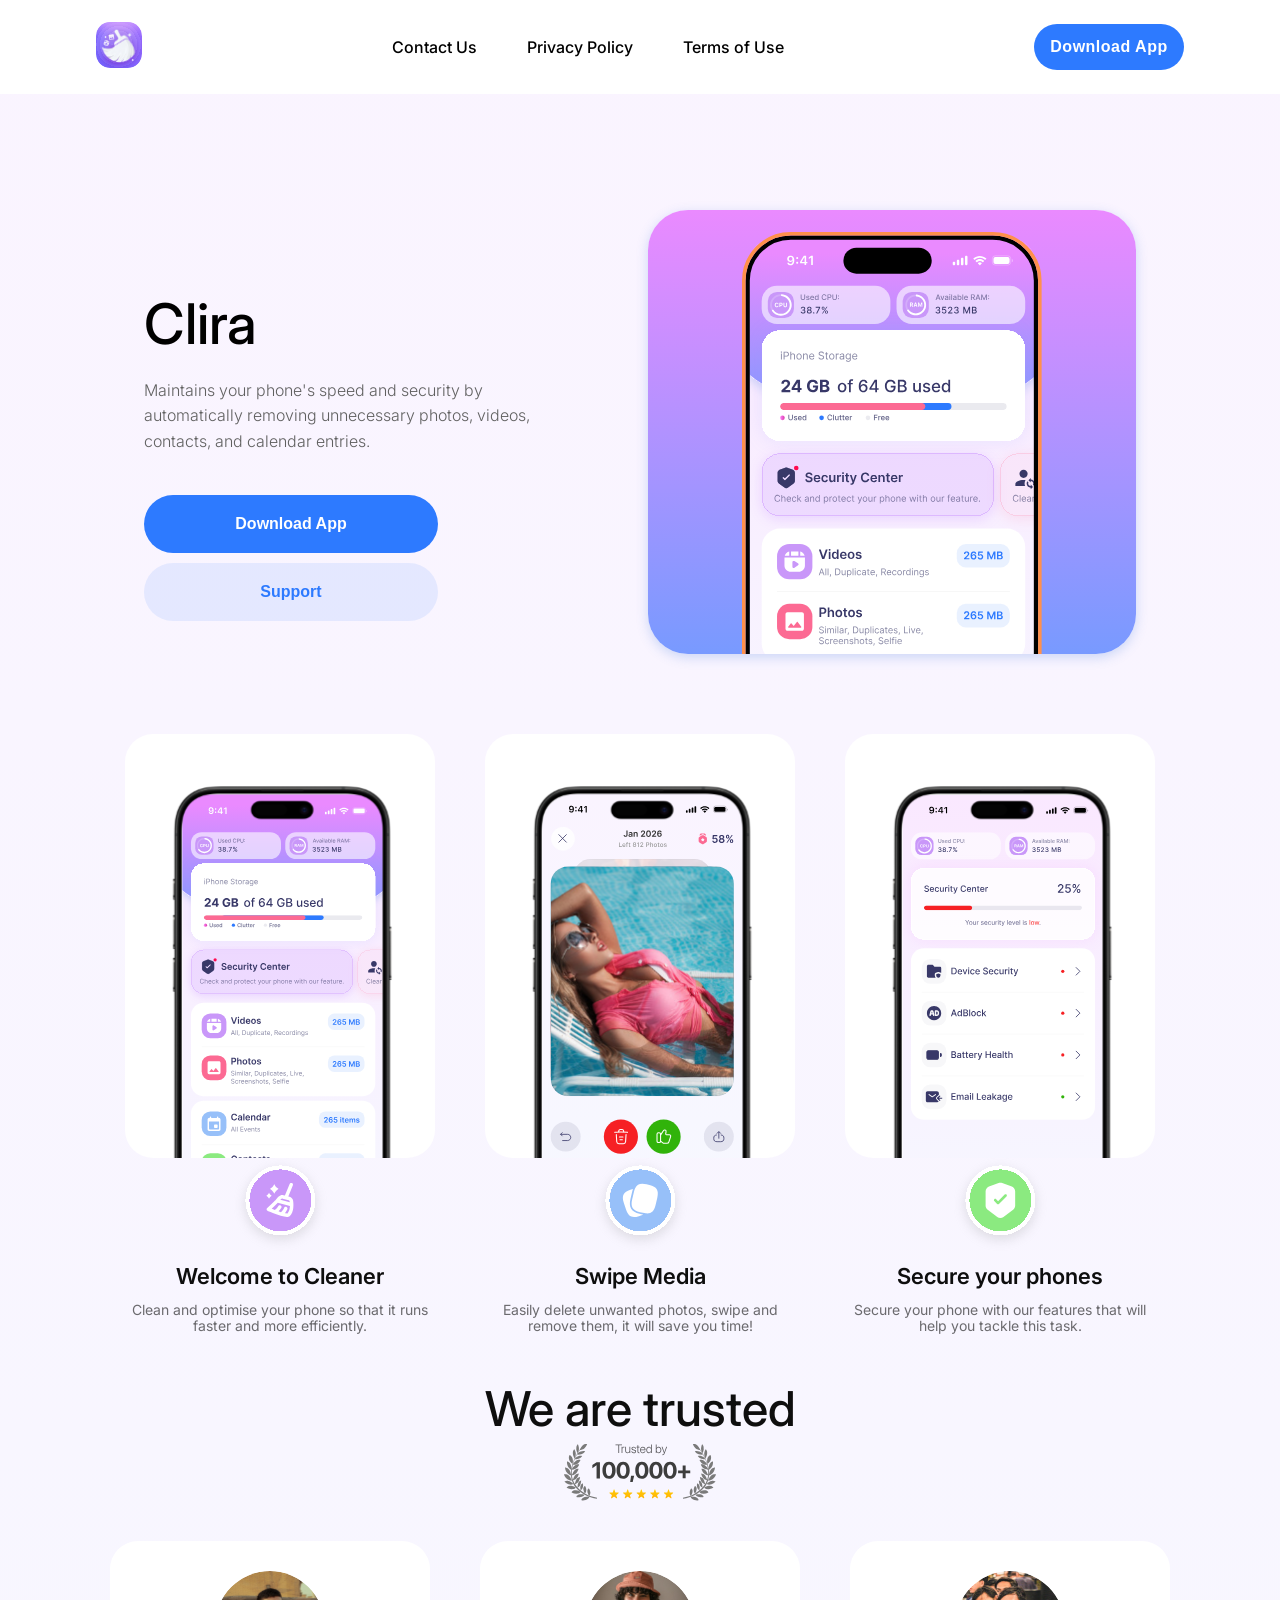
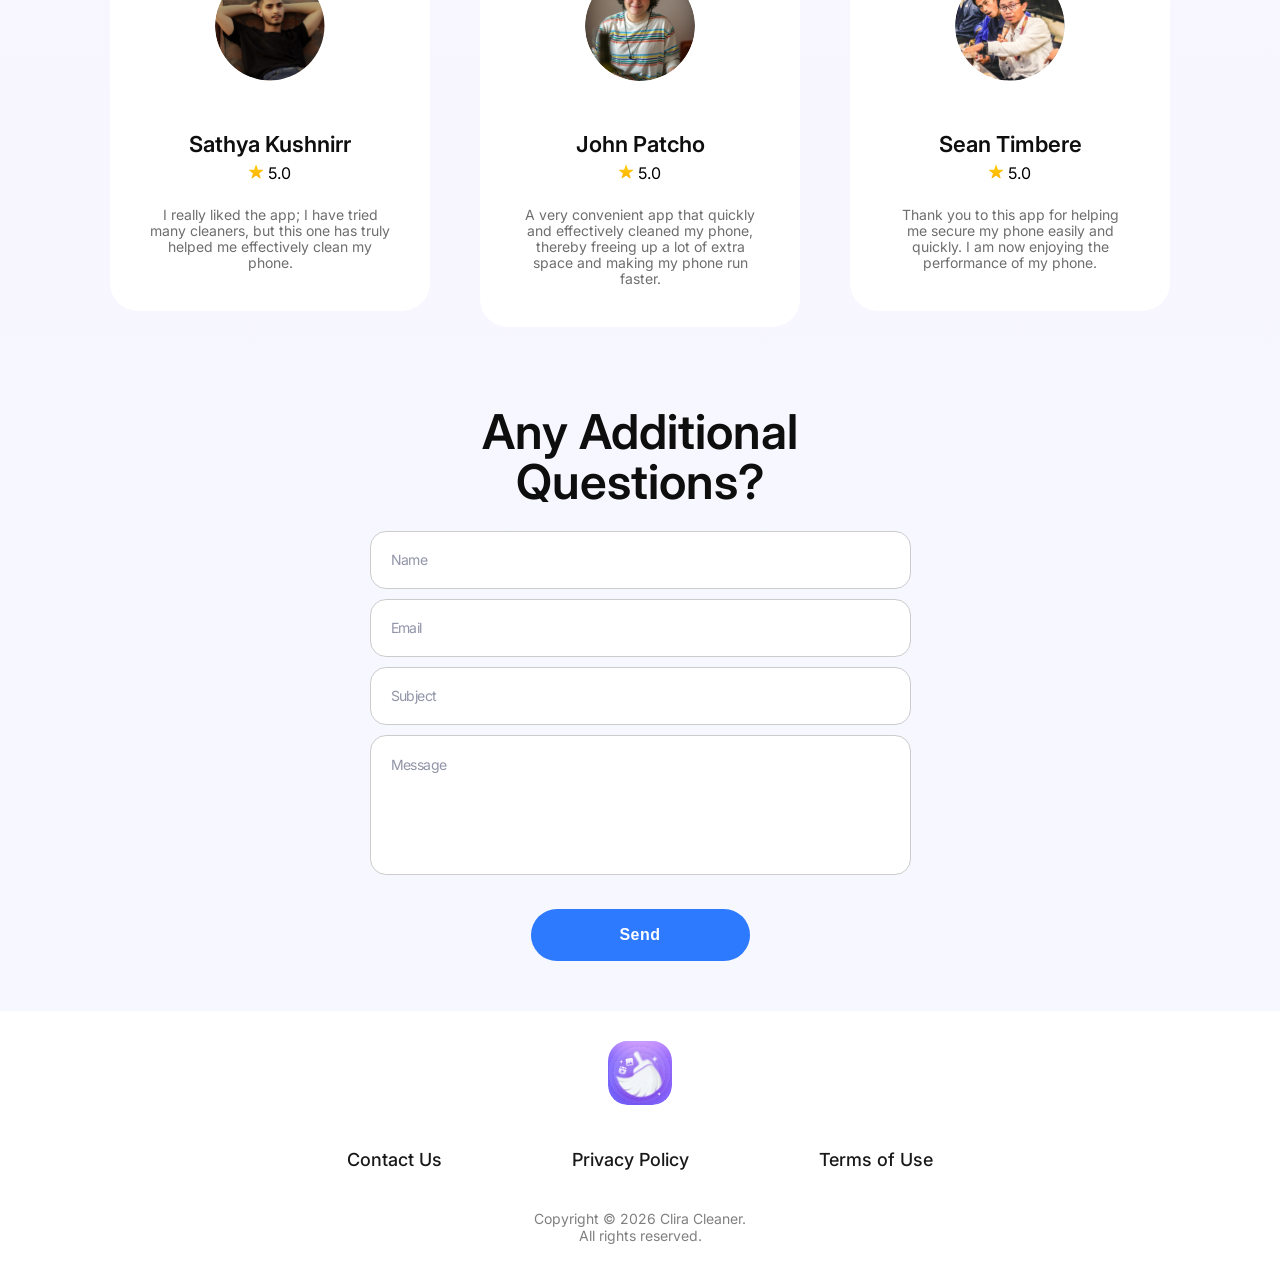
==== commit fe838a24: "Update index.html" ====
--- a/index.html
+++ b/index.html
@@ -31,7 +31,7 @@
                         <a href="clira-privacy-center.html">Privacy Policy</a>
                         <a href="terms-by-clira.html">Terms of Use</a>
                     </nav>
-                    <button class="header-button" onclick="location.href='https://apps.apple.com/pl/app/clira-swipe-clean-media/id6766534338Clira: Swipe&Clean Media'">
+                    <button class="header-button" onclick="location.href='https://apps.apple.com/pl/app/clira-swipe-clean-media/id6766534338'">
                         Download App
                     </button>
                     
@@ -56,7 +56,7 @@
     </div>
 
     <div class="mobile-menu-buttons">
-        <button class="btn-primary" onclick="location.href='https://apps.apple.com/pl/app/clira-swipe-clean-media/id6766534338Clira: Swipe&Clean Media'">Download App</button>
+        <button class="btn-primary" onclick="location.href='https://apps.apple.com/pl/app/clira-swipe-clean-media/id6766534338'">Download App</button>
         <button class="btn-secondary" onclick="location.href='index.html#Questions-support'">Support</button>
     </div>
 
@@ -75,7 +75,7 @@
       </p>
 
       <div class="hero-buttons">
-        <button class="btn-primary" onclick="location.href='https://apps.apple.com/pl/app/clira-swipe-clean-media/id6766534338Clira: Swipe&Clean Media'">Download App</button>
+        <button class="btn-primary" onclick="location.href='https://apps.apple.com/pl/app/clira-swipe-clean-media/id6766534338'">Download App</button>
         <button class="btn-secondary" onclick="location.href='index.html#Questions-support'">Support</button>
       </div>
     </div>
